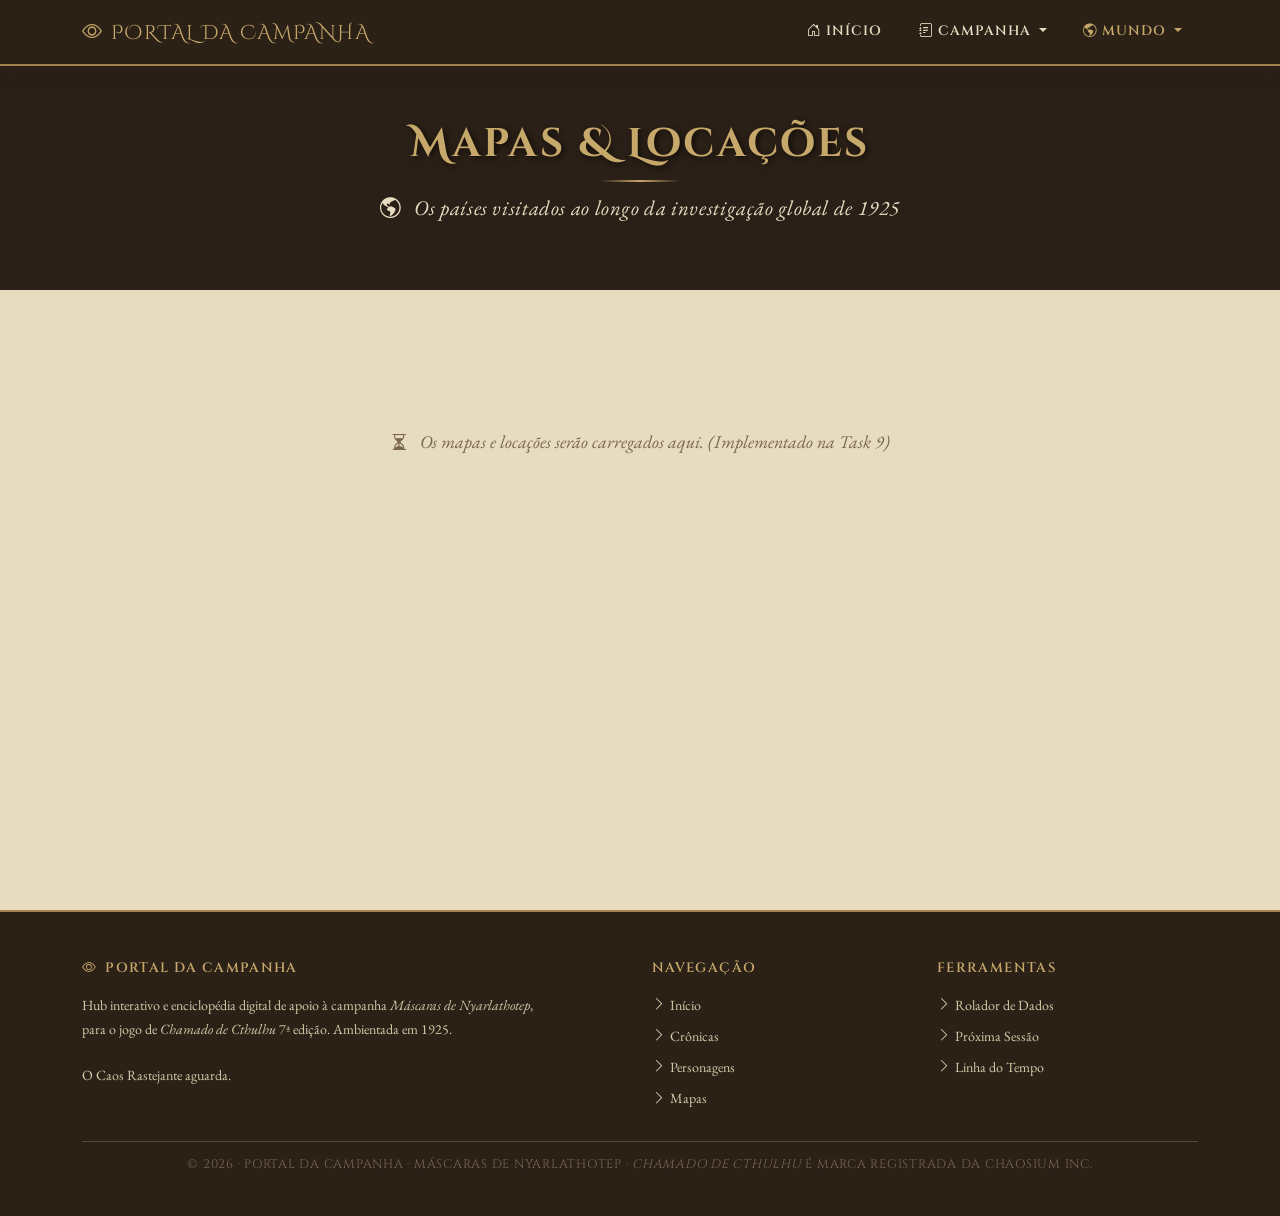
==== mapas.html @ 67e037da "Estrutura inicial" ====
<!DOCTYPE html>
<html lang="pt-BR" data-page="mapas">
<head>
  <meta charset="UTF-8" />
  <meta name="viewport" content="width=device-width, initial-scale=1.0" />
  <meta name="description" content="Mapas e Locações — Os países e locais visitados na campanha Máscaras de Nyarlathotep: Peru, Nova Iorque, Inglaterra, Egito, Quênia, Austrália e China." />

  <title>Mapas &amp; Locações — Máscaras de Nyarlathotep</title>

  <link rel="icon" href="assets/img/favicon.ico" type="image/x-icon" />

  <!-- Google Fonts -->
  <link rel="preconnect" href="https://fonts.googleapis.com" />
  <link rel="preconnect" href="https://fonts.gstatic.com" crossorigin />
  <link
    href="https://fonts.googleapis.com/css2?family=Cinzel:wght@400;600;700;900&family=Cinzel+Decorative:wght@400;700&family=EB+Garamond:ital,wght@0,400;0,500;0,600;1,400;1,500&display=swap"
    rel="stylesheet"
  />

  <!-- Bootstrap 5 CSS -->
  <link
    href="https://cdn.jsdelivr.net/npm/bootstrap@5.3.3/dist/css/bootstrap.min.css"
    rel="stylesheet"
    integrity="sha384-QWTKZyjpPEjISv5WaRU9OFeRpok6YctnYmDr5pNlyT2bRjXh0JMhjY6hW+ALEwIH"
    crossorigin="anonymous"
  />

  <!-- Bootstrap Icons -->
  <link
    href="https://cdn.jsdelivr.net/npm/bootstrap-icons@1.11.3/font/bootstrap-icons.min.css"
    rel="stylesheet"
  />

  <!-- Estilos customizados -->
  <link rel="stylesheet" href="css/variables.css" />
  <link rel="stylesheet" href="css/style.css" />
</head>
<body>

  <!-- NAVBAR -->
  <nav class="navbar navbar-expand-lg fixed-top navbar-portal" aria-label="Navegação principal">
    <div class="container">
      <a class="navbar-brand" href="index.html">
        <i class="bi bi-eye me-2" aria-hidden="true"></i>Portal da Campanha
      </a>
      <button
        class="navbar-toggler"
        type="button"
        data-bs-toggle="collapse"
        data-bs-target="#navbarPrincipal"
        aria-controls="navbarPrincipal"
        aria-expanded="false"
        aria-label="Abrir menu de navegação"
      >
        <span class="navbar-toggler-icon"></span>
      </button>
      <div class="collapse navbar-collapse" id="navbarPrincipal">
        <ul class="navbar-nav ms-auto align-items-lg-center gap-lg-1">
          <li class="nav-item">
            <a class="nav-link" href="index.html" data-nav="home">
              <i class="bi bi-house-door me-1" aria-hidden="true"></i>Início
            </a>
          </li>
          <li class="nav-item dropdown">
            <a class="nav-link dropdown-toggle" href="#" role="button" data-bs-toggle="dropdown" aria-expanded="false" data-nav="campanha">
              <i class="bi bi-journal-text me-1" aria-hidden="true"></i>Campanha
            </a>
            <ul class="dropdown-menu dropdown-menu-end">
              <li><a class="dropdown-item" href="sessoes.html"><i class="bi bi-book me-2" aria-hidden="true"></i>Crônicas &amp; Capítulos</a></li>
              <li><a class="dropdown-item" href="personagens.html"><i class="bi bi-people me-2" aria-hidden="true"></i>Investigadores &amp; Figuras</a></li>
            </ul>
          </li>
          <li class="nav-item dropdown">
            <a class="nav-link dropdown-toggle" href="#" role="button" data-bs-toggle="dropdown" aria-expanded="false" data-nav="mundo">
              <i class="bi bi-globe-americas me-1" aria-hidden="true"></i>Mundo
            </a>
            <ul class="dropdown-menu dropdown-menu-end">
              <li><a class="dropdown-item" href="mapas.html"><i class="bi bi-map me-2" aria-hidden="true"></i>Mapas &amp; Locações</a></li>
              <li><a class="dropdown-item" href="sessoes.html#timeline"><i class="bi bi-clock-history me-2" aria-hidden="true"></i>Linha do Tempo</a></li>
            </ul>
          </li>
        </ul>
      </div>
    </div>
  </nav>

  <!-- PAGE HEADER -->
  <header class="page-header" aria-label="Mapas e Locações">
    <h1>Mapas &amp; Locações</h1>
    <p class="subtitulo-tematico mt-2">
      <i class="bi bi-globe-americas me-2" aria-hidden="true"></i>
      Os países visitados ao longo da investigação global de 1925
    </p>
  </header>

  <!-- CONTEÚDO PRINCIPAL -->
  <main class="conteudo-principal secao" aria-label="Grid de locações">
    <div class="container">

      <!-- Grid de países — preenchido por render-mapas.js (Task 9) -->
      <div class="row g-4" id="grid-locais" aria-live="polite" aria-label="Lista de países e locações">
        <!-- Placeholder para Task 1 -->
        <div class="col-12 text-center" style="color: var(--cor-tinta-suave); font-style: italic; padding: 2rem 0;">
          <i class="bi bi-hourglass-split me-2" aria-hidden="true"></i>
          Os mapas e locações serão carregados aqui. (Implementado na Task 9)
        </div>
      </div>

    </div>
  </main>

  <!-- MODAL DE EXPANSÃO DE MAPA -->
  <div
    class="modal fade modal-portal"
    id="mapa-modal"
    tabindex="-1"
    aria-labelledby="mapa-modal-titulo"
    aria-hidden="true"
  >
    <div class="modal-dialog modal-xl modal-dialog-centered">
      <div class="modal-content">
        <div class="modal-header">
          <h2 class="modal-title" id="mapa-modal-titulo">Mapa</h2>
          <button type="button" class="btn-close" data-bs-dismiss="modal" aria-label="Fechar mapa"></button>
        </div>
        <div class="modal-body p-2 text-center" id="mapa-modal-corpo">
          <!-- Imagem injetada por render-mapas.js -->
        </div>
      </div>
    </div>
  </div>

  <!-- FOOTER -->
  <footer class="footer-portal" role="contentinfo">
    <div class="container">
      <div class="row g-4">
        <div class="col-12 col-md-5">
          <h5><i class="bi bi-eye me-2" aria-hidden="true"></i>Portal da Campanha</h5>
          <p>Hub interativo e enciclopédia digital de apoio à campanha <em>Máscaras de Nyarlathotep</em>, para o jogo de <em>Chamado de Cthulhu</em> 7ª edição. Ambientada em 1925.</p>
          <small>O Caos Rastejante aguarda.</small>
        </div>
        <div class="col-6 col-md-3 offset-md-1">
          <h5>Navegação</h5>
          <ul>
            <li><a href="index.html"><i class="bi bi-chevron-right me-1" aria-hidden="true"></i>Início</a></li>
            <li><a href="sessoes.html"><i class="bi bi-chevron-right me-1" aria-hidden="true"></i>Crônicas</a></li>
            <li><a href="personagens.html"><i class="bi bi-chevron-right me-1" aria-hidden="true"></i>Personagens</a></li>
            <li><a href="mapas.html"><i class="bi bi-chevron-right me-1" aria-hidden="true"></i>Mapas</a></li>
          </ul>
        </div>
        <div class="col-6 col-md-3">
          <h5>Ferramentas</h5>
          <ul>
            <li><a href="index.html#rolador"><i class="bi bi-chevron-right me-1" aria-hidden="true"></i>Rolador de Dados</a></li>
            <li><a href="index.html#proxima-sessao"><i class="bi bi-chevron-right me-1" aria-hidden="true"></i>Próxima Sessão</a></li>
            <li><a href="sessoes.html#timeline"><i class="bi bi-chevron-right me-1" aria-hidden="true"></i>Linha do Tempo</a></li>
          </ul>
        </div>
      </div>
      <hr class="footer-divider" />
      <p class="footer-bottom">
        &copy; <span id="ano-atual">2025</span> · Portal da Campanha · Máscaras de Nyarlathotep ·
        <em>Chamado de Cthulhu</em> é marca registrada da Chaosium Inc.
      </p>
    </div>
  </footer>

  <!-- SCRIPTS -->
  <script
    src="https://cdn.jsdelivr.net/npm/bootstrap@5.3.3/dist/js/bootstrap.bundle.min.js"
    integrity="sha384-YvpcrYf0tY3lHB60NNkmXc4s9bIOgUxi8T/jzmYf9I4g+SzuJuRNELFfMhEYUXcj"
    crossorigin="anonymous"
  ></script>
  <script src="js/components/navbar.js"></script>
  <script src="js/components/footer.js"></script>
  <script src="js/data/locais.js"></script>
  <script src="js/render-mapas.js"></script>

</body>
</html>
---- css/variables.css ----
/* =============================================================================
   variables.css — Fundação visual do Portal da Campanha
   Máscaras de Nyarlathotep · Chamado de Cthulhu 7ª edição · Ambientado em 1925
   =============================================================================

   GUIA RÁPIDO DE PERSONALIZAÇÃO:
   ─────────────────────────────────────────────────────────────────────────────
   Para adicionar imagens de background, edite APENAS as variáveis da seção
   "Hooks de Background" abaixo. O HTML e o JS NÃO precisam ser alterados.

   Exemplo para ativar o hero:
     --bg-hero: url('../assets/img/backgrounds/hero.jpg');

   ============================================================================= */

@import url('https://fonts.googleapis.com/css2?family=Cinzel:wght@400;600;700;900&family=Cinzel+Decorative:wght@400;700&family=EB+Garamond:ital,wght@0,400;0,500;0,600;1,400;1,500&display=swap');

:root {

  /* ─── PALETA: Pulp Anos 1920 · Sépia & Pergaminho ─────────────────────── */

  --cor-pergaminho:      #e8dcc0;   /* Fundo principal — papel envelhecido    */
  --cor-pergaminho-esc:  #d5c9a8;   /* Fundo alternativo / cards              */
  --cor-pergaminho-clr:  #f2ead4;   /* Fundo claro / offcanvas / modais       */

  --cor-sepia:           #c7a86b;   /* Dourado opaco — destaque principal     */
  --cor-sepia-esc:       #a3824f;   /* Dourado escuro — bordas / ornamentos   */
  --cor-sepia-clr:       #dfc38a;   /* Dourado claro — hover                  */

  --cor-tinta:           #2b2117;   /* Texto principal — marrom quase preto   */
  --cor-tinta-media:     #4a3728;   /* Texto secundário / subtítulos          */
  --cor-tinta-suave:     #7a6651;   /* Texto muted / placeholders             */

  --cor-sangue:          #7a2e2e;   /* Acento dramático — mortes / alertas    */
  --cor-sangue-esc:      #5c1f1f;   /* Hover de elementos de perigo           */
  --cor-sangue-clr:      #a34040;   /* Badge de status MORTO                  */

  --cor-verde-musgo:     #4a5a3a;   /* Acento secundário — cultos / mistério  */
  --cor-verde-musgo-esc: #354229;   /* Hover / borda de elementos verdes      */
  --cor-verde-musgo-clr: #6b7e56;   /* Badge de status VIVO                   */

  --cor-ocre:            #b5651d;   /* Status GRAVEMENTE FERIDO               */
  --cor-ocre-esc:        #8a4c15;   /* Hover de elementos de ocre             */

  --cor-marrom-medio:    #6b5b3a;   /* Status PRESO / elementos neutros       */
  --cor-marrom-medio-esc:#52462d;   /* Hover de elementos marrons             */

  --cor-sombra:          rgba(43, 33, 23, 0.25);  /* Sombras suaves          */
  --cor-sombra-forte:    rgba(43, 33, 23, 0.55);  /* Sombras fortes          */

  /* ─── BADGE DE STATUS DE PERSONAGEM ───────────────────────────────────── */

  --status-vivo-bg:      var(--cor-verde-musgo-clr);
  --status-vivo-txt:     #f2ead4;

  --status-morto-bg:     var(--cor-sangue-clr);
  --status-morto-txt:    #f2ead4;

  --status-preso-bg:     var(--cor-marrom-medio);
  --status-preso-txt:    #f2ead4;

  --status-ferido-bg:    var(--cor-ocre);
  --status-ferido-txt:   #f2ead4;

  /* ─── TIPOGRAFIA ART DÉCO ──────────────────────────────────────────────── */

  --fonte-titulo:        'Cinzel Decorative', 'Cinzel', serif;  /* Títulos H1/H2 majestosos    */
  --fonte-subtitulo:     'Cinzel', serif;                        /* Subtítulos / navbar / cards */
  --fonte-corpo:         'EB Garamond', Georgia, serif;          /* Corpo de texto / resumos    */

  --tamanho-base:        18px;      /* Tamanho base do corpo (EB Garamond legível) */
  --altura-linha:        1.75;      /* Espaçamento generoso p/ texto serif         */

  /* ─── BORDAS E ORNAMENTOS ──────────────────────────────────────────────── */

  --borda-cor:           var(--cor-sepia-esc);
  --borda-espessura:     1px;
  --borda-estilo:        solid;
  --borda:               var(--borda-espessura) var(--borda-estilo) var(--borda-cor);
  --borda-dupla:         3px double var(--cor-sepia-esc);
  --raio-borda:          4px;       /* Cantos levemente arredondados — mais "documento" */

  /* ─── ESPAÇAMENTOS ─────────────────────────────────────────────────────── */

  --espacamento-sm:      0.75rem;
  --espacamento-md:      1.5rem;
  --espacamento-lg:      3rem;
  --espacamento-xl:      5rem;

  /* ─── TRANSIÇÕES ───────────────────────────────────────────────────────── */

  --transicao-rapida:    150ms ease-in-out;
  --transicao-padrao:    300ms ease-in-out;
  --transicao-lenta:     500ms ease-in-out;

  /* ─── SOMBRA DE CAIXAS ─────────────────────────────────────────────────── */

  --sombra-card:         0 2px 12px var(--cor-sombra);
  --sombra-card-hover:   0 6px 24px var(--cor-sombra-forte);
  --sombra-navbar:       0 2px 16px var(--cor-sombra-forte);

  /* ═══════════════════════════════════════════════════════════════════════
     HOOKS DE BACKGROUND — EDITE AQUI PARA ADICIONAR IMAGENS
     ═══════════════════════════════════════════════════════════════════════

     Para ativar um background, substitua `none` por:
       url('../assets/img/backgrounds/nome-do-arquivo.jpg')

     Todos os outros atributos (size, position, overlay) já estão
     configurados no style.css e serão aplicados automaticamente.
     ═══════════════════════════════════════════════════════════════════════ */

  --bg-hero:             none;      /* Hero da index.html                     */
  --bg-textura-global:   none;      /* Textura de pergaminho em todo o body   */
  --bg-page-header:      none;      /* Banner de topo das páginas internas    */
  --bg-sessoes:          none;      /* Background específico da sessoes.html  */
  --bg-personagens:      none;      /* Background específico de personagens   */
  --bg-mapas:            none;      /* Background específico de mapas         */
  --bg-navbar:           none;      /* Textura na navbar                      */
  --bg-footer:           none;      /* Textura no footer                      */

  /* Cor de sobreposição (overlay escuro) sobre os backgrounds — ajuste a
     opacidade conforme a imagem escolhida para manter a legibilidade do texto */
  --overlay-hero:        rgba(43, 33, 23, 0.60);
  --overlay-page-header: rgba(43, 33, 23, 0.65);
}
---- css/style.css ----
/* =============================================================================
   style.css — Estilos customizados do Portal da Campanha
   Carregado APÓS Bootstrap 5 para sobrescrever variáveis e classes do framework
   ============================================================================= */

/* ─── RESET E BASE ─────────────────────────────────────────────────────────── */

*,
*::before,
*::after {
  box-sizing: border-box;
}

html {
  scroll-behavior: smooth;
}

body {
  font-family: var(--fonte-corpo);
  font-size: var(--tamanho-base);
  line-height: var(--altura-linha);
  color: var(--cor-tinta);
  background-color: var(--cor-pergaminho);
  background-image: var(--bg-textura-global);
  background-repeat: repeat;
  min-height: 100vh;
}

/* ─── TIPOGRAFIA ───────────────────────────────────────────────────────────── */

h1, h2, h3, h4, h5, h6,
.h1, .h2, .h3, .h4, .h5, .h6 {
  font-family: var(--fonte-subtitulo);
  color: var(--cor-tinta);
  font-weight: 700;
  letter-spacing: 0.04em;
}

h1, .h1 { font-family: var(--fonte-titulo); letter-spacing: 0.06em; }
h2, .h2 { font-family: var(--fonte-titulo); letter-spacing: 0.05em; }

.display-titulo {
  font-family: var(--fonte-titulo);
  font-size: clamp(2rem, 6vw, 4rem);
  letter-spacing: 0.08em;
  text-transform: uppercase;
  line-height: 1.2;
}

.subtitulo-tematico {
  font-family: var(--fonte-corpo);
  font-style: italic;
  font-size: clamp(1rem, 2.5vw, 1.3rem);
  color: var(--cor-sepia);
  letter-spacing: 0.03em;
}

a {
  color: var(--cor-sepia-esc);
  text-decoration: none;
  transition: color var(--transicao-rapida);
}

a:hover {
  color: var(--cor-sepia);
}

/* ─── NAVBAR ───────────────────────────────────────────────────────────────── */

.navbar-portal {
  background-color: var(--cor-tinta);
  background-image: var(--bg-navbar);
  background-size: cover;
  border-bottom: 2px solid var(--cor-sepia-esc);
  box-shadow: var(--sombra-navbar);
  padding: 0.6rem 1rem;
}

.navbar-portal .navbar-brand {
  font-family: var(--fonte-titulo);
  font-size: 1.25rem;
  color: var(--cor-sepia) !important;
  letter-spacing: 0.06em;
  text-transform: uppercase;
  transition: color var(--transicao-rapida);
}

.navbar-portal .navbar-brand:hover {
  color: var(--cor-sepia-clr) !important;
}

.navbar-portal .nav-link,
.navbar-portal .dropdown-toggle {
  font-family: var(--fonte-subtitulo);
  font-size: 0.85rem;
  font-weight: 600;
  color: var(--cor-pergaminho) !important;
  letter-spacing: 0.08em;
  text-transform: uppercase;
  padding: 0.5rem 0.9rem !important;
  transition: color var(--transicao-rapida);
}

.navbar-portal .nav-link:hover,
.navbar-portal .dropdown-toggle:hover,
.navbar-portal .nav-link.active {
  color: var(--cor-sepia) !important;
}

.navbar-portal .dropdown-menu {
  background-color: var(--cor-tinta);
  border: var(--borda);
  border-radius: var(--raio-borda);
  padding: 0.25rem 0;
  min-width: 11rem;
}

.navbar-portal .dropdown-item {
  font-family: var(--fonte-subtitulo);
  font-size: 0.8rem;
  font-weight: 400;
  color: var(--cor-pergaminho);
  letter-spacing: 0.05em;
  padding: 0.5rem 1.2rem;
  transition: background-color var(--transicao-rapida), color var(--transicao-rapida);
}

.navbar-portal .dropdown-item:hover,
.navbar-portal .dropdown-item:focus {
  background-color: var(--cor-sepia-esc);
  color: var(--cor-pergaminho-clr);
}

.navbar-portal .navbar-toggler {
  border-color: var(--cor-sepia-esc);
}

.navbar-portal .navbar-toggler-icon {
  filter: invert(1); /* Ícone hambúrguer branco sobre fundo escuro */
}

/* ─── HERO SECTION ─────────────────────────────────────────────────────────── */

.hero-bg {
  position: relative;
  min-height: 100svh;
  display: flex;
  align-items: center;
  justify-content: center;
  text-align: center;
  background-image: var(--bg-hero);
  background-size: cover;
  background-position: center center;
  background-attachment: fixed;  /* efeito parallax leve */
  background-color: var(--cor-tinta);  /* fallback quando sem imagem */
  padding: var(--espacamento-xl) var(--espacamento-md);
}

/* Overlay escuro para legibilidade do texto sobre a imagem */
.hero-bg::before {
  content: '';
  position: absolute;
  inset: 0;
  background: var(--overlay-hero);
  z-index: 0;
}

.hero-bg > .hero-content {
  position: relative;
  z-index: 1;
  max-width: 860px;
}

.hero-bg .display-titulo {
  color: var(--cor-sepia);
  text-shadow: 2px 2px 8px rgba(0, 0, 0, 0.8);
}

.hero-bg .subtitulo-tematico {
  color: var(--cor-pergaminho);
  text-shadow: 1px 1px 4px rgba(0, 0, 0, 0.7);
}

/* ─── PAGE HEADER (páginas internas) ──────────────────────────────────────── */

.page-header {
  position: relative;
  padding: calc(var(--espacamento-xl) * 0.8) var(--espacamento-md) var(--espacamento-lg);
  margin-top: 56px; /* compensar navbar fixed-top */
  background-image: var(--bg-page-header);
  background-size: cover;
  background-position: center;
  background-color: var(--cor-tinta);
  text-align: center;
  overflow: hidden;
}

.page-header::before {
  content: '';
  position: absolute;
  inset: 0;
  background: var(--overlay-page-header);
  z-index: 0;
}

.page-header > * {
  position: relative;
  z-index: 1;
}

.page-header h1 {
  font-family: var(--fonte-titulo);
  color: var(--cor-sepia);
  text-shadow: 2px 2px 6px rgba(0, 0, 0, 0.7);
}

.page-header .subtitulo-tematico {
  color: var(--cor-pergaminho);
}

/* Separador ornamental abaixo dos títulos */
.page-header h1::after,
.section-title::after {
  content: '';
  display: block;
  width: 80px;
  height: 2px;
  background: linear-gradient(90deg, transparent, var(--cor-sepia), transparent);
  margin: 0.75rem auto 0;
}

/* ─── SEÇÕES GERAIS ────────────────────────────────────────────────────────── */

.secao {
  padding: var(--espacamento-lg) 0;
}

.secao-alt {
  padding: var(--espacamento-lg) 0;
  background-color: var(--cor-pergaminho-esc);
}

.section-title {
  font-family: var(--fonte-titulo);
  color: var(--cor-tinta);
  text-align: center;
  margin-bottom: var(--espacamento-lg);
  letter-spacing: 0.06em;
  text-transform: uppercase;
}

/* ─── CARDS TEMÁTICOS ──────────────────────────────────────────────────────── */

.card-portal {
  background-color: var(--cor-pergaminho-clr);
  border: var(--borda);
  border-radius: var(--raio-borda);
  box-shadow: var(--sombra-card);
  transition: transform var(--transicao-padrao), box-shadow var(--transicao-padrao);
  overflow: hidden;
  height: 100%; /* Alinhar cards de mesma altura dentro do grid */
}

.card-portal:hover {
  transform: translateY(-4px);
  box-shadow: var(--sombra-card-hover);
}

.card-portal .card-header {
  background-color: var(--cor-tinta);
  color: var(--cor-sepia);
  font-family: var(--fonte-subtitulo);
  font-size: 0.85rem;
  font-weight: 600;
  letter-spacing: 0.08em;
  text-transform: uppercase;
  border-bottom: var(--borda);
  padding: 0.6rem 1rem;
}

.card-portal .card-title {
  font-family: var(--fonte-subtitulo);
  font-size: 1.1rem;
  color: var(--cor-tinta);
}

.card-portal .card-text {
  font-size: 0.95rem;
  color: var(--cor-tinta-media);
}

/* ─── PLACEHOLDER DE IMAGEM ────────────────────────────────────────────────── */

.placeholder-img {
  background: repeating-linear-gradient(
    45deg,
    var(--cor-pergaminho-esc),
    var(--cor-pergaminho-esc) 10px,
    var(--cor-pergaminho) 10px,
    var(--cor-pergaminho) 20px
  );
  display: flex;
  align-items: center;
  justify-content: center;
  color: var(--cor-tinta-suave);
  font-family: var(--fonte-subtitulo);
  font-size: 0.75rem;
  letter-spacing: 0.08em;
  text-transform: uppercase;
  border-bottom: var(--borda);
}

.placeholder-img-lg  { height: 220px; }
.placeholder-img-md  { height: 160px; }
.placeholder-img-sm  { height: 100px; }
.placeholder-img-sq  { aspect-ratio: 1 / 1; height: auto; }

/* ─── BADGES DE STATUS ─────────────────────────────────────────────────────── */

.badge-status {
  font-family: var(--fonte-subtitulo);
  font-size: 0.7rem;
  font-weight: 600;
  letter-spacing: 0.1em;
  text-transform: uppercase;
  padding: 0.35em 0.75em;
  border-radius: 2px;
  border: 1px solid transparent;
}

.badge-vivo    { background-color: var(--status-vivo-bg);   color: var(--status-vivo-txt);   }
.badge-morto   { background-color: var(--status-morto-bg);  color: var(--status-morto-txt);  }
.badge-preso   { background-color: var(--status-preso-bg);  color: var(--status-preso-txt);  }
.badge-ferido  { background-color: var(--status-ferido-bg); color: var(--status-ferido-txt); }

/* ─── BOTÕES TEMÁTICOS ─────────────────────────────────────────────────────── */

.btn-portal-primario {
  font-family: var(--fonte-subtitulo);
  font-size: 0.85rem;
  font-weight: 700;
  letter-spacing: 0.1em;
  text-transform: uppercase;
  color: var(--cor-pergaminho-clr);
  background-color: var(--cor-sepia-esc);
  border: 1px solid var(--cor-sepia);
  border-radius: var(--raio-borda);
  padding: 0.6rem 1.5rem;
  transition: background-color var(--transicao-rapida), color var(--transicao-rapida), box-shadow var(--transicao-rapida);
}

.btn-portal-primario:hover,
.btn-portal-primario:focus {
  background-color: var(--cor-sepia);
  color: var(--cor-tinta);
  box-shadow: 0 0 0 3px rgba(199, 168, 107, 0.35);
}

.btn-portal-secundario {
  font-family: var(--fonte-subtitulo);
  font-size: 0.85rem;
  font-weight: 700;
  letter-spacing: 0.1em;
  text-transform: uppercase;
  color: var(--cor-sepia);
  background-color: transparent;
  border: 1px solid var(--cor-sepia);
  border-radius: var(--raio-borda);
  padding: 0.6rem 1.5rem;
  transition: background-color var(--transicao-rapida), color var(--transicao-rapida);
}

.btn-portal-secundario:hover,
.btn-portal-secundario:focus {
  background-color: var(--cor-sepia-esc);
  color: var(--cor-pergaminho-clr);
}

/* ─── ACCORDION (sessoes.html) ─────────────────────────────────────────────── */

.accordion-portal .accordion-item {
  background-color: var(--cor-pergaminho-clr);
  border: var(--borda);
  border-radius: var(--raio-borda) !important;
  margin-bottom: 0.5rem;
  overflow: hidden;
}

.accordion-portal .accordion-button {
  font-family: var(--fonte-subtitulo);
  font-weight: 600;
  font-size: 1rem;
  letter-spacing: 0.04em;
  color: var(--cor-tinta);
  background-color: var(--cor-pergaminho-esc);
  border-bottom: var(--borda);
  box-shadow: none;
}

.accordion-portal .accordion-button:not(.collapsed) {
  color: var(--cor-sepia-esc);
  background-color: var(--cor-tinta);
  border-bottom: 1px solid var(--cor-sepia-esc);
}

.accordion-portal .accordion-button::after {
  filter: sepia(1) saturate(4) hue-rotate(5deg); /* Seta dourada */
}

.accordion-portal .accordion-body {
  background-color: var(--cor-pergaminho-clr);
  padding: var(--espacamento-md);
}

/* ─── SESSÃO ITEM (dentro do accordion) ───────────────────────────────────── */

.sessao-item {
  border-left: 3px solid var(--cor-sepia);
  padding: 0.75rem 1rem;
  margin-bottom: 1rem;
  background-color: var(--cor-pergaminho);
  border-radius: 0 var(--raio-borda) var(--raio-borda) 0;
}

.sessao-item:last-child {
  margin-bottom: 0;
}

.sessao-item .sessao-data {
  font-family: var(--fonte-subtitulo);
  font-size: 0.75rem;
  font-weight: 600;
  letter-spacing: 0.1em;
  text-transform: uppercase;
  color: var(--cor-sepia-esc);
  margin-bottom: 0.25rem;
}

.sessao-item h4 {
  font-family: var(--fonte-subtitulo);
  font-size: 1rem;
  color: var(--cor-tinta);
  margin-bottom: 0.5rem;
}

.sessao-item p {
  font-size: 0.95rem;
  color: var(--cor-tinta-media);
  margin-bottom: 0;
}

/* ─── MODAL TEMÁTICO ───────────────────────────────────────────────────────── */

.modal-portal .modal-content {
  background-color: var(--cor-pergaminho-clr);
  border: var(--borda-dupla);
  border-radius: var(--raio-borda);
  color: var(--cor-tinta);
}

.modal-portal .modal-header {
  background-color: var(--cor-tinta);
  border-bottom: 2px solid var(--cor-sepia-esc);
  padding: 1rem 1.25rem;
}

.modal-portal .modal-title {
  font-family: var(--fonte-titulo);
  color: var(--cor-sepia);
  font-size: 1.3rem;
  letter-spacing: 0.06em;
}

.modal-portal .modal-header .btn-close {
  filter: invert(1);
}

.modal-portal .modal-footer {
  border-top: var(--borda);
  background-color: var(--cor-pergaminho-esc);
}

/* ─── TABELA DE ATRIBUTOS (CoC 7e — dentro do modal) ──────────────────────── */

.tabela-atributos {
  width: 100%;
  border-collapse: separate;
  border-spacing: 0;
  margin-bottom: var(--espacamento-md);
  font-family: var(--fonte-subtitulo);
  font-size: 0.85rem;
}

.tabela-atributos th {
  background-color: var(--cor-tinta);
  color: var(--cor-sepia);
  padding: 0.4rem 0.75rem;
  font-weight: 600;
  letter-spacing: 0.06em;
  text-align: center;
  border: 1px solid var(--cor-sepia-esc);
}

.tabela-atributos td {
  background-color: var(--cor-pergaminho);
  color: var(--cor-tinta);
  padding: 0.4rem 0.75rem;
  text-align: center;
  border: 1px solid var(--borda-cor);
}

.tabela-atributos tr:hover td {
  background-color: var(--cor-pergaminho-esc);
}

/* ─── FOOTER ───────────────────────────────────────────────────────────────── */

.footer-portal {
  background-color: var(--cor-tinta);
  background-image: var(--bg-footer);
  background-size: cover;
  border-top: 2px solid var(--cor-sepia-esc);
  color: var(--cor-pergaminho);
  padding: var(--espacamento-lg) 0 var(--espacamento-md);
}

.footer-portal h5 {
  font-family: var(--fonte-subtitulo);
  font-size: 0.85rem;
  color: var(--cor-sepia);
  letter-spacing: 0.1em;
  text-transform: uppercase;
  margin-bottom: 1rem;
  font-weight: 600;
}

.footer-portal p,
.footer-portal li,
.footer-portal small {
  color: var(--cor-pergaminho-esc);
  font-size: 0.88rem;
}

.footer-portal a {
  color: var(--cor-pergaminho-esc);
  transition: color var(--transicao-rapida);
}

.footer-portal a:hover {
  color: var(--cor-sepia);
}

.footer-portal ul {
  list-style: none;
  padding: 0;
  margin: 0;
}

.footer-portal ul li {
  margin-bottom: 0.4rem;
}

.footer-portal .footer-divider {
  border-color: var(--cor-sepia-esc);
  opacity: 0.4;
  margin: var(--espacamento-md) 0 var(--espacamento-sm);
}

.footer-portal .footer-bottom {
  text-align: center;
  font-family: var(--fonte-subtitulo);
  font-size: 0.78rem;
  letter-spacing: 0.06em;
  color: var(--cor-tinta-suave);
  text-transform: uppercase;
}

/* ─── UTILITÁRIOS TEMÁTICOS ────────────────────────────────────────────────── */

/* Divisor ornamental */
.divisor-ornamental {
  display: flex;
  align-items: center;
  gap: 1rem;
  margin: var(--espacamento-md) 0;
  color: var(--cor-sepia-esc);
}

.divisor-ornamental::before,
.divisor-ornamental::after {
  content: '';
  flex: 1;
  height: 1px;
  background: linear-gradient(90deg, transparent, var(--cor-sepia-esc));
}

.divisor-ornamental::after {
  background: linear-gradient(90deg, var(--cor-sepia-esc), transparent);
}

/* Texto de citação temático */
.citacao-tematica {
  border-left: 4px solid var(--cor-sepia);
  padding: 0.75rem 1.25rem;
  background-color: var(--cor-pergaminho-esc);
  font-style: italic;
  color: var(--cor-tinta-media);
  margin: var(--espacamento-md) 0;
  border-radius: 0 var(--raio-borda) var(--raio-borda) 0;
}

/* Classe de conteúdo principal — compensar navbar fixa */
.conteudo-principal {
  margin-top: 56px;
  min-height: calc(100vh - 56px - 280px); /* 280px ≈ altura estimada do footer */
}

/* Sobrescrita do scroll-margin para âncoras abaixo da navbar fixa */
[id] {
  scroll-margin-top: 70px;
}

/* ─── RESPONSIVIDADE EXTRA ─────────────────────────────────────────────────── */

@media (max-width: 575.98px) {
  .display-titulo {
    font-size: 1.8rem;
  }

  .hero-bg {
    background-attachment: scroll; /* parallax desabilitado em mobile */
  }

  .secao,
  .secao-alt {
    padding: var(--espacamento-md) 0;
  }
}

@media (min-width: 992px) {
  .navbar-portal .nav-link,
  .navbar-portal .dropdown-toggle {
    padding: 0.5rem 1rem !important;
  }
}
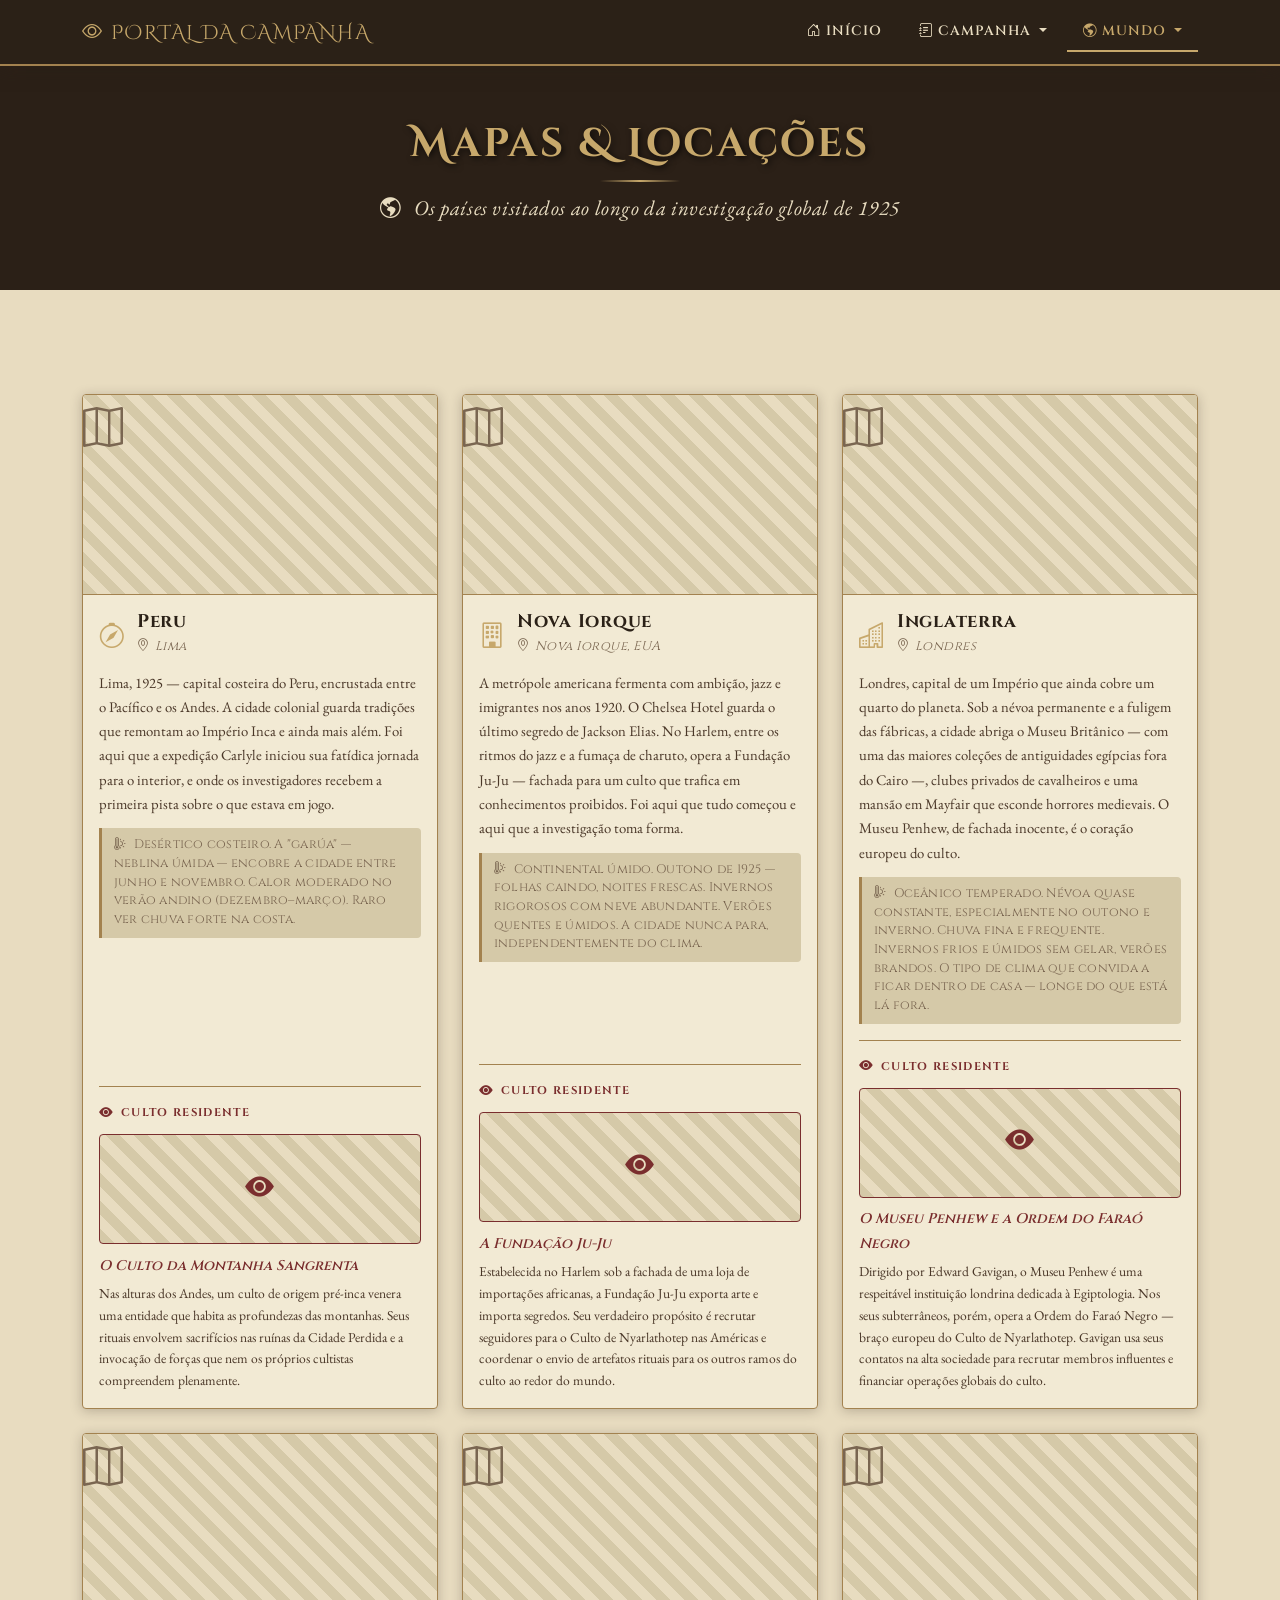
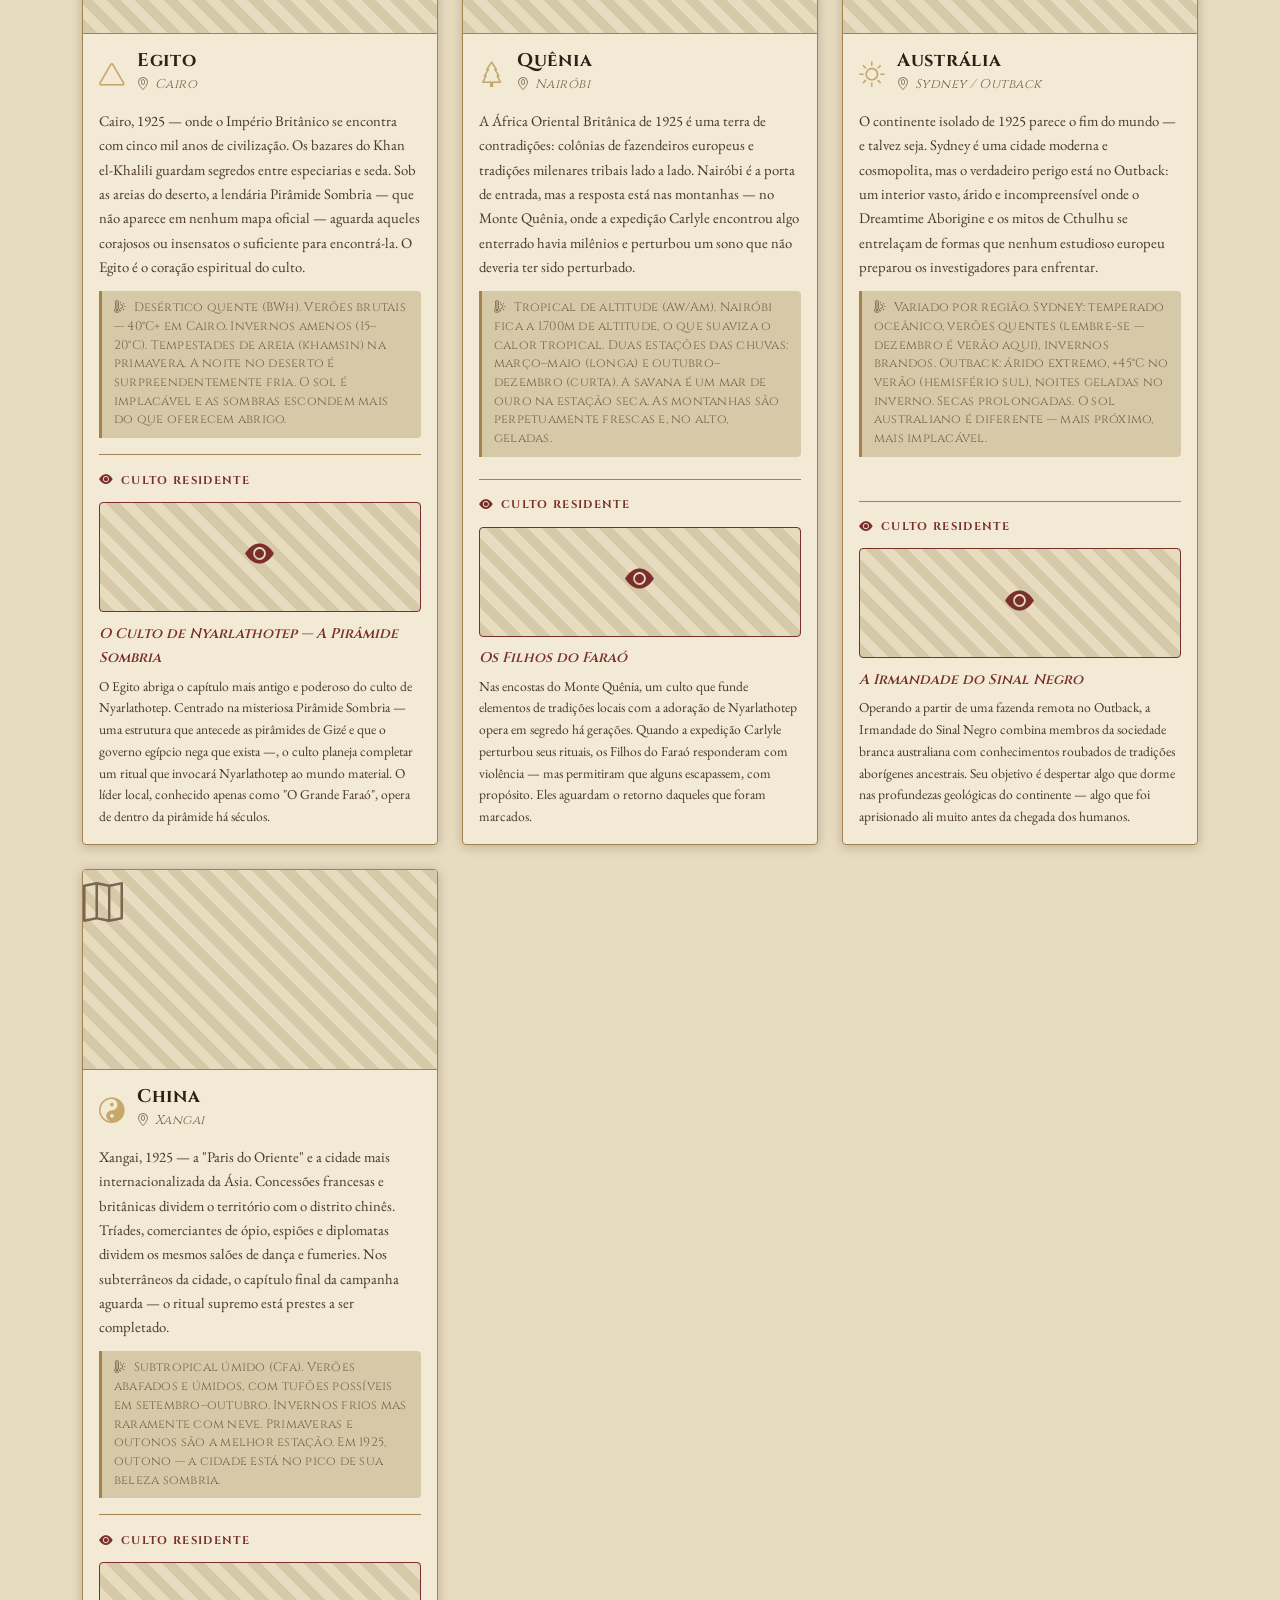
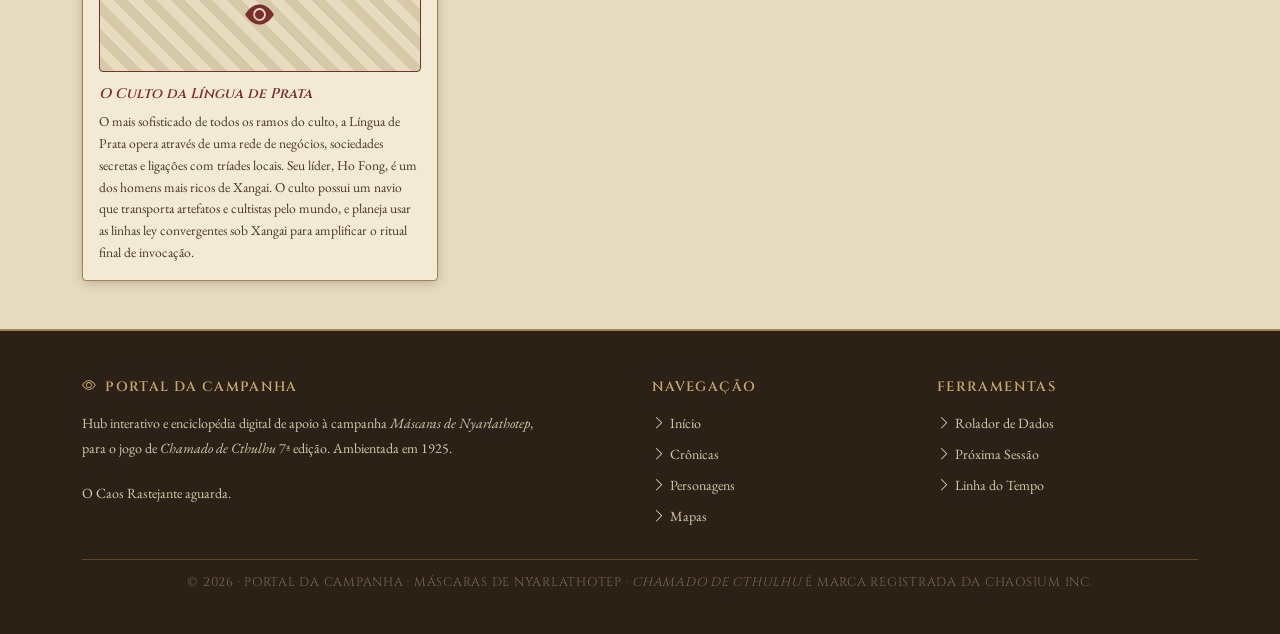
==== commit 204228f4: "Acessibilidade e Finalização" ====
--- a/mapas.html
+++ b/mapas.html
@@ -36,6 +36,9 @@
   <link rel="stylesheet" href="css/style.css" />
 </head>
 <body>
+
+  <!-- Skip link para acessibilidade (leitores de tela) -->
+  <a href="#conteudo-principal" class="skip-link">Ir para o conteúdo principal</a>
 
   <!-- NAVBAR -->
   <nav class="navbar navbar-expand-lg fixed-top navbar-portal" aria-label="Navegação principal">
@@ -94,16 +97,12 @@
   </header>
 
   <!-- CONTEÚDO PRINCIPAL -->
-  <main class="conteudo-principal secao" aria-label="Grid de locações">
+  <main class="conteudo-principal secao" id="conteudo-principal" aria-label="Grid de locações">
     <div class="container">
 
       <!-- Grid de países — preenchido por render-mapas.js (Task 9) -->
       <div class="row g-4" id="grid-locais" aria-live="polite" aria-label="Lista de países e locações">
-        <!-- Placeholder para Task 1 -->
-        <div class="col-12 text-center" style="color: var(--cor-tinta-suave); font-style: italic; padding: 2rem 0;">
-          <i class="bi bi-hourglass-split me-2" aria-hidden="true"></i>
-          Os mapas e locações serão carregados aqui. (Implementado na Task 9)
-        </div>
+        <!-- Cards gerados por render-mapas.js -->
       </div>
 
     </div>
--- a/css/style.css
+++ b/css/style.css
@@ -15,6 +15,31 @@
   scroll-behavior: smooth;
 }
 
+/* Skip link de acessibilidade — visível apenas quando em foco (Tab) */
+.skip-link {
+  position: absolute;
+  top: -100%;
+  left: 1rem;
+  z-index: 10000;
+  padding: 0.5rem 1rem;
+  background-color: var(--cor-sepia);
+  color: var(--cor-tinta);
+  font-family: var(--fonte-subtitulo);
+  font-size: 0.85rem;
+  font-weight: 700;
+  letter-spacing: 0.06em;
+  text-transform: uppercase;
+  border-radius: 0 0 var(--raio-borda) var(--raio-borda);
+  text-decoration: none;
+  transition: top var(--transicao-rapida);
+}
+
+.skip-link:focus {
+  top: 0;
+  outline: 2px solid var(--cor-tinta);
+  outline-offset: 2px;
+}
+
 body {
   font-family: var(--fonte-corpo);
   font-size: var(--tamanho-base);
@@ -25,6 +50,14 @@
   background-repeat: repeat;
   min-height: 100vh;
 }
+
+/* Backgrounds específicos por página (ativados via variáveis CSS em variables.css) */
+[data-page="sessoes"]     body,
+body[data-page="sessoes"] { background-image: var(--bg-sessoes, var(--bg-textura-global)); }
+[data-page="personagens"]     body,
+body[data-page="personagens"] { background-image: var(--bg-personagens, var(--bg-textura-global)); }
+[data-page="mapas"]     body,
+body[data-page="mapas"] { background-image: var(--bg-mapas, var(--bg-textura-global)); }
 
 /* ─── TIPOGRAFIA ───────────────────────────────────────────────────────────── */
 
@@ -103,8 +136,16 @@
 
 .navbar-portal .nav-link:hover,
 .navbar-portal .dropdown-toggle:hover,
-.navbar-portal .nav-link.active {
+.navbar-portal .nav-link.active,
+.navbar-portal .dropdown-toggle.active {
   color: var(--cor-sepia) !important;
+}
+
+/* Indicador underline para link/toggle ativo */
+.navbar-portal .nav-link.active,
+.navbar-portal .dropdown-toggle.active {
+  border-bottom: 2px solid var(--cor-sepia);
+  padding-bottom: calc(0.5rem - 2px) !important;
 }
 
 .navbar-portal .dropdown-menu {
@@ -129,6 +170,20 @@
 .navbar-portal .dropdown-item:focus {
   background-color: var(--cor-sepia-esc);
   color: var(--cor-pergaminho-clr);
+}
+
+/* Item ativo dentro do dropdown — marca a página atual */
+.navbar-portal .dropdown-item.active,
+.navbar-portal .dropdown-item:active {
+  background-color: var(--cor-sepia);
+  color: var(--cor-tinta);
+  font-weight: 600;
+}
+
+/* Separador visual entre itens do dropdown */
+.navbar-portal .dropdown-divider {
+  border-color: var(--cor-sepia-esc);
+  opacity: 0.4;
 }
 
 .navbar-portal .navbar-toggler {
@@ -179,6 +234,110 @@
 .hero-bg .subtitulo-tematico {
   color: var(--cor-pergaminho);
   text-shadow: 1px 1px 4px rgba(0, 0, 0, 0.7);
+}
+
+/* Ornamento decorativo (olho + linhas) acima do título */
+.hero-ornamento {
+  display: flex;
+  align-items: center;
+  justify-content: center;
+  gap: 1rem;
+  margin-bottom: 0.5rem;
+}
+
+.hero-ornamento-linha {
+  display: block;
+  width: 80px;
+  height: 1px;
+  background: linear-gradient(90deg, transparent, var(--cor-sepia));
+}
+
+.hero-ornamento-linha:last-child {
+  background: linear-gradient(90deg, var(--cor-sepia), transparent);
+}
+
+.hero-ornamento-icone {
+  font-size: 1.5rem;
+  color: var(--cor-sepia);
+  opacity: 0.85;
+  text-shadow: 0 0 12px rgba(199, 168, 107, 0.5);
+}
+
+/* Citação estilizada no hero */
+.hero-citacao {
+  font-family: var(--fonte-corpo);
+  font-style: italic;
+  font-size: clamp(1rem, 2.5vw, 1.25rem);
+  color: var(--cor-pergaminho);
+  opacity: 0.85;
+  text-shadow: 1px 1px 4px rgba(0, 0, 0, 0.6);
+  letter-spacing: 0.02em;
+}
+
+/* Indicador de scroll no hero */
+.hero-scroll-indicator {
+  display: inline-flex;
+  flex-direction: column;
+  align-items: center;
+  color: var(--cor-sepia);
+  opacity: 0.7;
+  font-size: 1.4rem;
+  text-decoration: none;
+  transition: opacity var(--transicao-padrao), transform var(--transicao-padrao);
+  animation: bounce-down 2s ease-in-out infinite;
+}
+
+.hero-scroll-indicator:hover {
+  opacity: 1;
+  color: var(--cor-sepia-clr);
+  transform: translateY(4px);
+}
+
+@keyframes bounce-down {
+  0%, 100% { transform: translateY(0); }
+  50%       { transform: translateY(8px); }
+}
+
+/* ─── CARDS DE DESTAQUE (index.html) ───────────────────────────────────────── */
+
+.destaque-card {
+  display: flex;
+  flex-direction: column;
+  transition: transform var(--transicao-padrao), box-shadow var(--transicao-padrao);
+}
+
+.destaque-card:hover {
+  transform: translateY(-6px);
+  box-shadow: var(--sombra-card-hover);
+}
+
+/* Garante que o conteúdo interno preenche o card verticalmente */
+.destaque-card > div.p-3 {
+  flex: 1;
+  display: flex;
+  flex-direction: column;
+}
+
+/* Tag de categoria no topo do card (ex: "Último Capítulo") */
+.destaque-tag {
+  font-family: var(--fonte-subtitulo);
+  font-size: 0.72rem;
+  font-weight: 700;
+  letter-spacing: 0.12em;
+  text-transform: uppercase;
+  color: var(--cor-sepia-esc);
+  border-bottom: 1px solid var(--cor-pergaminho-esc);
+  padding-bottom: 0.5rem;
+  margin-bottom: 0.75rem;
+}
+
+/* Linha de localização/subtipo abaixo do título */
+.destaque-local {
+  font-family: var(--fonte-subtitulo);
+  font-size: 0.82rem;
+  color: var(--cor-tinta-suave);
+  letter-spacing: 0.04em;
+  margin-bottom: 0.5rem;
 }
 
 /* ─── PAGE HEADER (páginas internas) ──────────────────────────────────────── */
@@ -420,12 +579,23 @@
   margin-bottom: 1rem;
   background-color: var(--cor-pergaminho);
   border-radius: 0 var(--raio-borda) var(--raio-borda) 0;
+  transition: border-color var(--transicao-rapida);
 }
 
 .sessao-item:last-child {
   margin-bottom: 0;
 }
 
+.sessao-item:hover {
+  border-left-color: var(--cor-sepia-clr);
+}
+
+/* Sessão ainda não jogada — placeholder */
+.sessao-item--pendente {
+  border-left-color: var(--cor-tinta-suave);
+  opacity: 0.7;
+}
+
 .sessao-item .sessao-data {
   font-family: var(--fonte-subtitulo);
   font-size: 0.75rem;
@@ -433,20 +603,503 @@
   letter-spacing: 0.1em;
   text-transform: uppercase;
   color: var(--cor-sepia-esc);
-  margin-bottom: 0.25rem;
+  margin-bottom: 0.3rem;
+  display: block;
+}
+
+/* Badge de data para sessões pendentes */
+.sessao-data--pendente {
+  color: var(--cor-tinta-suave) !important;
+  font-style: italic;
 }
 
 .sessao-item h4 {
   font-family: var(--fonte-subtitulo);
   font-size: 1rem;
   color: var(--cor-tinta);
-  margin-bottom: 0.5rem;
+  margin-bottom: 0.4rem;
+  font-weight: 600;
 }
 
 .sessao-item p {
   font-size: 0.95rem;
   color: var(--cor-tinta-media);
+  line-height: var(--altura-linha);
   margin-bottom: 0;
+}
+
+/* Nome do capítulo no header do accordion */
+.capitulo-nome {
+  flex: 1;
+}
+
+/* Contador de sessões jogadas (ex: "1/3") no header do accordion */
+.sessao-contagem {
+  font-family: var(--fonte-subtitulo);
+  font-size: 0.7rem;
+  font-weight: 700;
+  letter-spacing: 0.08em;
+  background-color: var(--cor-sepia-esc);
+  color: var(--cor-pergaminho-clr);
+  border-radius: 2px;
+  padding: 0.2em 0.55em;
+  margin-left: 0.75rem;
+  flex-shrink: 0;
+}
+
+/* Contador quando accordion está aberto (botão não-collapsed) */
+.accordion-button:not(.collapsed) .sessao-contagem {
+  background-color: var(--cor-sepia);
+  color: var(--cor-tinta);
+}
+
+/* ─── CARDS DE PERSONAGEM (personagens.html) ───────────────────────────────── */
+
+.card-personagem {
+  display: flex;
+  flex-direction: column;
+  cursor: pointer;
+  transition: transform var(--transicao-padrao), box-shadow var(--transicao-padrao);
+}
+
+.card-personagem:hover,
+.card-personagem:focus {
+  transform: translateY(-5px);
+  box-shadow: var(--sombra-card-hover);
+  outline: 2px solid var(--cor-sepia);
+  outline-offset: 2px;
+}
+
+/* Avatar */
+.card-personagem-avatar {
+  width: 100%;
+  height: 200px;
+  object-fit: cover;
+  border-bottom: var(--borda);
+  display: block;
+}
+
+/* Corpo do card */
+.card-personagem-corpo {
+  padding: 1rem;
+  display: flex;
+  flex-direction: column;
+  flex: 1;
+}
+
+/* Linha topo: tipo + badge status */
+.card-personagem-topo {
+  display: flex;
+  align-items: center;
+  justify-content: space-between;
+  margin-bottom: 0.6rem;
+}
+
+.card-personagem-tipo {
+  font-family: var(--fonte-subtitulo);
+  font-size: 0.7rem;
+  font-weight: 600;
+  letter-spacing: 0.1em;
+  text-transform: uppercase;
+  color: var(--cor-tinta-suave);
+}
+
+/* Nome */
+.card-personagem-nome {
+  font-family: var(--fonte-subtitulo);
+  font-size: 1.1rem;
+  font-weight: 700;
+  color: var(--cor-tinta);
+  margin-bottom: 0.2rem;
+  line-height: 1.3;
+}
+
+/* Ocupação */
+.card-personagem-ocupacao {
+  font-family: var(--fonte-subtitulo);
+  font-size: 0.82rem;
+  color: var(--cor-tinta-suave);
+  letter-spacing: 0.03em;
+  margin-bottom: 0.6rem;
+  font-style: italic;
+}
+
+/* Bio curta */
+.card-personagem-bio {
+  font-size: 0.9rem;
+  color: var(--cor-tinta-media);
+  line-height: 1.6;
+  flex: 1;
+  margin-bottom: 0.75rem;
+}
+
+/* Rodapé do card */
+.card-personagem-rodape {
+  border-top: 1px solid var(--cor-pergaminho-esc);
+  padding-top: 0.6rem;
+  margin-top: auto;
+}
+
+.card-personagem-ver {
+  font-family: var(--fonte-subtitulo);
+  font-size: 0.75rem;
+  font-weight: 600;
+  letter-spacing: 0.08em;
+  text-transform: uppercase;
+  color: var(--cor-sepia-esc);
+  transition: color var(--transicao-rapida);
+}
+
+.card-personagem:hover .card-personagem-ver,
+.card-personagem:focus .card-personagem-ver {
+  color: var(--cor-sepia);
+}
+
+/* ─── FILTROS DE PERSONAGEM ────────────────────────────────────────────────── */
+
+/* Os botões [data-filtro] usam as classes btn-portal-* existentes */
+/* Transição suave ao trocar estado ativo */
+[data-filtro] {
+  transition: background-color var(--transicao-rapida),
+              color var(--transicao-rapida),
+              border-color var(--transicao-rapida);
+}
+
+/* ─── FICHA MODAL CoC 7e ───────────────────────────────────────────────────── */
+
+.ficha-modal-conteudo {
+  font-family: var(--fonte-corpo);
+}
+
+/* Cabeçalho */
+.ficha-cabecalho {
+  flex-wrap: wrap;
+}
+
+.ficha-avatar-modal {
+  flex-shrink: 0;
+}
+
+.ficha-avatar-img {
+  width: 110px;
+  height: 110px;
+  object-fit: cover;
+  border-radius: var(--raio-borda);
+  border: var(--borda);
+}
+
+.ficha-avatar-placeholder {
+  width: 110px;
+  height: 110px;
+  display: flex;
+  align-items: center;
+  justify-content: center;
+  background-color: var(--cor-pergaminho-esc);
+  border: var(--borda);
+  border-radius: var(--raio-borda);
+  color: var(--cor-tinta-suave);
+  font-size: 3rem;
+}
+
+.ficha-tipo-label {
+  font-family: var(--fonte-subtitulo);
+  font-size: 0.75rem;
+  font-weight: 600;
+  letter-spacing: 0.08em;
+  text-transform: uppercase;
+  color: var(--cor-tinta-suave);
+}
+
+.ficha-ocupacao-modal {
+  font-family: var(--fonte-subtitulo);
+  font-size: 0.9rem;
+  color: var(--cor-tinta-media);
+  font-style: italic;
+}
+
+.ficha-bio-modal {
+  font-size: 0.95rem;
+  color: var(--cor-tinta-media);
+  line-height: var(--altura-linha);
+  margin: 0;
+}
+
+/* Estatísticas vitais (SAN / PV / PM) */
+.ficha-vitais {
+  background-color: var(--cor-tinta);
+  border-radius: var(--raio-borda);
+  padding: 0.75rem 1rem;
+}
+
+.ficha-vital-item {
+  display: flex;
+  flex-direction: column;
+  align-items: center;
+  min-width: 60px;
+}
+
+.ficha-vital-label {
+  font-family: var(--fonte-subtitulo);
+  font-size: 0.65rem;
+  font-weight: 600;
+  letter-spacing: 0.12em;
+  text-transform: uppercase;
+  color: var(--cor-tinta-suave);
+}
+
+.ficha-vital-valor {
+  font-family: var(--fonte-titulo);
+  font-size: 1.6rem;
+  font-weight: 700;
+  color: var(--cor-sepia);
+  line-height: 1.1;
+}
+
+/* Título de seção dentro do modal */
+.ficha-secao-titulo {
+  font-family: var(--fonte-subtitulo);
+  font-size: 0.82rem;
+  font-weight: 700;
+  letter-spacing: 0.12em;
+  text-transform: uppercase;
+  color: var(--cor-sepia-esc);
+  border-bottom: 1px solid var(--cor-pergaminho-esc);
+  padding-bottom: 0.35rem;
+  margin-bottom: 0.75rem;
+}
+
+/* Barras de habilidades */
+.ficha-habilidades {
+  display: flex;
+  flex-direction: column;
+  gap: 0.5rem;
+}
+
+.ficha-habilidade {
+  /* container de cada habilidade */
+}
+
+.ficha-hab-header {
+  display: flex;
+  justify-content: space-between;
+  margin-bottom: 0.2rem;
+}
+
+.ficha-hab-nome {
+  font-family: var(--fonte-subtitulo);
+  font-size: 0.82rem;
+  color: var(--cor-tinta);
+}
+
+.ficha-hab-valor {
+  font-family: var(--fonte-subtitulo);
+  font-size: 0.82rem;
+  font-weight: 600;
+  color: var(--cor-sepia-esc);
+}
+
+.ficha-hab-barra-bg {
+  height: 6px;
+  background-color: var(--cor-pergaminho-esc);
+  border-radius: 3px;
+  overflow: hidden;
+}
+
+.ficha-hab-barra {
+  height: 100%;
+  background: linear-gradient(90deg, var(--cor-sepia-esc), var(--cor-sepia));
+  border-radius: 3px;
+  transition: width 0.4s ease;
+}
+
+/* ─── CARDS DE MAPA / LOCAÇÃO (mapas.html) ─────────────────────────────────── */
+
+.card-mapa {
+  display: flex;
+  flex-direction: column;
+}
+
+/* Topo do card — contém a imagem e o botão de expansão */
+.card-mapa-topo {
+  position: relative;
+  overflow: hidden;
+}
+
+/* Imagem do mapa */
+.card-mapa-img {
+  width: 100%;
+  height: 200px;
+  object-fit: cover;
+  border-bottom: var(--borda);
+  display: block;
+  transition: transform var(--transicao-lenta);
+}
+
+.card-mapa:hover .card-mapa-img {
+  transform: scale(1.03);
+}
+
+/* Botão de expandir mapa (sobrepõe a imagem no canto) */
+.btn-expandir-mapa {
+  position: absolute;
+  bottom: 0.6rem;
+  right: 0.6rem;
+  background-color: rgba(43, 33, 23, 0.8);
+  color: var(--cor-sepia);
+  border: 1px solid var(--cor-sepia-esc);
+  border-radius: var(--raio-borda);
+  width: 2.2rem;
+  height: 2.2rem;
+  display: flex;
+  align-items: center;
+  justify-content: center;
+  cursor: pointer;
+  font-size: 0.9rem;
+  transition: background-color var(--transicao-rapida), color var(--transicao-rapida);
+}
+
+.btn-expandir-mapa:hover,
+.btn-expandir-mapa:focus {
+  background-color: var(--cor-sepia-esc);
+  color: var(--cor-pergaminho-clr);
+  outline: 2px solid var(--cor-sepia);
+  outline-offset: 1px;
+}
+
+/* Corpo do card */
+.card-mapa-corpo {
+  padding: 1rem;
+  display: flex;
+  flex-direction: column;
+  flex: 1;
+}
+
+/* Cabeçalho do card (ícone + nome + cidade) */
+.card-mapa-head {
+  display: flex;
+  align-items: flex-start;
+  gap: 0.75rem;
+  margin-bottom: 0.75rem;
+}
+
+.card-mapa-icone {
+  font-size: 1.6rem;
+  color: var(--cor-sepia);
+  flex-shrink: 0;
+  margin-top: 0.15rem;
+}
+
+.card-mapa-pais {
+  font-family: var(--fonte-subtitulo);
+  font-size: 1.15rem;
+  font-weight: 700;
+  color: var(--cor-tinta);
+  margin-bottom: 0.15rem;
+  line-height: 1.2;
+}
+
+.card-mapa-cidade {
+  font-family: var(--fonte-subtitulo);
+  font-size: 0.8rem;
+  color: var(--cor-tinta-suave);
+  letter-spacing: 0.04em;
+  font-style: italic;
+  margin-bottom: 0;
+}
+
+/* Descrição principal */
+.card-mapa-descricao {
+  font-size: 0.92rem;
+  color: var(--cor-tinta-media);
+  line-height: 1.65;
+  margin-bottom: 0.75rem;
+}
+
+/* Bloco de clima */
+.card-mapa-clima {
+  font-family: var(--fonte-subtitulo);
+  font-size: 0.78rem;
+  color: var(--cor-tinta-suave);
+  letter-spacing: 0.02em;
+  background-color: var(--cor-pergaminho-esc);
+  border-left: 3px solid var(--cor-sepia-esc);
+  padding: 0.5rem 0.75rem;
+  border-radius: 0 var(--raio-borda) var(--raio-borda) 0;
+  margin-bottom: 1rem;
+  line-height: 1.5;
+}
+
+/* ─── BLOCO DO CULTO RESIDENTE ─────────────────────────────────────────────── */
+
+.culto-bloco {
+  border-top: var(--borda);
+  padding-top: 0.85rem;
+  margin-top: auto;
+}
+
+.culto-header {
+  display: flex;
+  align-items: center;
+  margin-bottom: 0.6rem;
+}
+
+.culto-header i {
+  color: var(--cor-sangue);
+  font-size: 0.85rem;
+}
+
+.culto-titulo {
+  font-family: var(--fonte-subtitulo);
+  font-size: 0.7rem;
+  font-weight: 700;
+  letter-spacing: 0.12em;
+  text-transform: uppercase;
+  color: var(--cor-sangue);
+}
+
+/* Foto do culto */
+.culto-foto {
+  width: 100%;
+  height: 110px;
+  object-fit: cover;
+  border-radius: var(--raio-borda);
+  border: 1px solid var(--cor-sangue);
+  margin-bottom: 0.6rem;
+  display: block;
+}
+
+/* Placeholder da foto do culto */
+div.culto-foto {
+  display: flex;
+  align-items: center;
+  justify-content: center;
+  background-color: rgba(122, 46, 46, 0.08);
+  color: var(--cor-sangue);
+}
+
+.culto-nome {
+  font-family: var(--fonte-subtitulo);
+  font-size: 0.88rem;
+  font-weight: 600;
+  color: var(--cor-sangue);
+  margin-bottom: 0.3rem;
+  font-style: italic;
+}
+
+.culto-descricao {
+  font-size: 0.85rem;
+  color: var(--cor-tinta-media);
+  line-height: 1.6;
+  margin-bottom: 0;
+}
+
+/* ─── MODAL DE MAPA EXPANDIDO ──────────────────────────────────────────────── */
+
+.mapa-modal-img {
+  max-width: 100%;
+  max-height: 80vh;
+  object-fit: contain;
+  border-radius: var(--raio-borda);
 }
 
 /* ─── MODAL TEMÁTICO ───────────────────────────────────────────────────────── */
@@ -511,6 +1164,210 @@
 
 .tabela-atributos tr:hover td {
   background-color: var(--cor-pergaminho-esc);
+}
+
+/* ─── COUNTDOWN ────────────────────────────────────────────────────────────── */
+
+.countdown-unidade {
+  min-width: 4rem;
+  text-align: center;
+}
+
+.countdown-numero {
+  display: block;
+  font-family: var(--fonte-subtitulo);
+  font-size: clamp(2rem, 8vw, 3.5rem);
+  font-weight: 700;
+  line-height: 1;
+  color: var(--cor-sepia);
+  letter-spacing: 0.02em;
+  /* transição suave ao atualizar o número */
+  transition: color var(--transicao-rapida);
+}
+
+.countdown-separador {
+  font-family: var(--fonte-subtitulo);
+  font-size: clamp(2rem, 8vw, 3.5rem);
+  font-weight: 700;
+  line-height: 1;
+  color: var(--cor-sepia-esc);
+  /* alinha o separador com os números (compensar a label abaixo) */
+  padding-top: 0;
+  align-self: flex-start;
+}
+
+.countdown-label-unidade {
+  font-family: var(--fonte-subtitulo);
+  font-size: 0.7rem;
+  font-weight: 600;
+  letter-spacing: 0.12em;
+  text-transform: uppercase;
+  color: var(--cor-tinta-suave);
+  margin-top: 0.4rem;
+}
+
+/* Estado expirado — aplique via JS adicionando .countdown--expirado ao #countdown */
+#countdown.countdown--expirado .countdown-numero {
+  color: var(--cor-sangue);
+}
+
+/* Em telas muito pequenas (<360px), reduz o tamanho dos números */
+@media (max-width: 359px) {
+  .countdown-numero,
+  .countdown-separador {
+    font-size: 1.6rem;
+  }
+  .countdown-unidade {
+    min-width: 2.8rem;
+  }
+}
+
+/* Mensagem de status do countdown (expirado / em andamento) */
+.countdown-mensagem {
+  font-family: var(--fonte-subtitulo);
+  font-size: 0.85rem;
+  color: var(--cor-tinta-suave);
+  letter-spacing: 0.06em;
+  min-height: 1.4em; /* evita layout shift quando a mensagem aparece */
+}
+
+/* ─── ROLADOR DE DADOS (index.html) ────────────────────────────────────────── */
+
+/* Labels dos controles */
+.rolador-label {
+  font-family: var(--fonte-subtitulo);
+  font-size: 0.82rem;
+  font-weight: 600;
+  letter-spacing: 0.06em;
+  text-transform: uppercase;
+  color: var(--cor-tinta-media);
+  margin-bottom: 0.4rem;
+  display: block;
+}
+
+/* Select temático */
+.rolador-select {
+  background-color: var(--cor-pergaminho);
+  border-color: var(--cor-sepia-esc);
+  color: var(--cor-tinta);
+  font-family: var(--fonte-subtitulo);
+  font-size: 0.95rem;
+}
+
+.rolador-select:focus {
+  border-color: var(--cor-sepia);
+  box-shadow: 0 0 0 3px rgba(199, 168, 107, 0.25);
+  background-color: var(--cor-pergaminho);
+  color: var(--cor-tinta);
+}
+
+/* Input numérico de quantidade */
+.rolador-input {
+  background-color: var(--cor-pergaminho);
+  border-color: var(--cor-sepia-esc);
+  color: var(--cor-tinta);
+  font-family: var(--fonte-subtitulo);
+  font-size: 0.95rem;
+  text-align: center;
+}
+
+.rolador-input:focus {
+  border-color: var(--cor-sepia);
+  box-shadow: 0 0 0 3px rgba(199, 168, 107, 0.25);
+  background-color: var(--cor-pergaminho);
+  color: var(--cor-tinta);
+}
+
+/* Área de resultado */
+.resultado-rolagem {
+  background-color: var(--cor-tinta);
+  border: var(--borda-dupla);
+  border-radius: var(--raio-borda);
+  min-height: 90px;
+  display: flex;
+  flex-direction: column;
+  align-items: center;
+  justify-content: center;
+  gap: 0.3rem;
+  padding: 1rem;
+  text-align: center;
+  transition: box-shadow var(--transicao-padrao);
+}
+
+/* Número principal da soma */
+.resultado-soma {
+  font-family: var(--fonte-titulo);
+  font-size: clamp(2rem, 8vw, 3rem);
+  font-weight: 700;
+  color: var(--cor-sepia);
+  line-height: 1;
+  letter-spacing: 0.04em;
+}
+
+/* Linha com os individuais + equação */
+.resultado-individuais {
+  font-family: var(--fonte-subtitulo);
+  font-size: 0.78rem;
+  color: var(--cor-tinta-suave);
+  letter-spacing: 0.08em;
+}
+
+/* Animação de destaque ao rolar */
+@keyframes resultado-flash {
+  0%   { box-shadow: 0 0 0 0 rgba(199, 168, 107, 0); }
+  30%  { box-shadow: 0 0 0 6px rgba(199, 168, 107, 0.4); }
+  100% { box-shadow: 0 0 0 0 rgba(199, 168, 107, 0); }
+}
+
+.resultado-rolagem.resultado--animado {
+  animation: resultado-flash 0.5s ease-out forwards;
+}
+
+/* Histórico */
+.historico-titulo {
+  font-family: var(--fonte-subtitulo);
+  font-size: 0.78rem;
+  font-weight: 600;
+  letter-spacing: 0.1em;
+  text-transform: uppercase;
+  color: var(--cor-tinta-media);
+  margin-bottom: 0.5rem;
+}
+
+.historico-lista {
+  list-style: none;
+  padding: 0;
+  margin: 0;
+  max-height: 160px;
+  overflow-y: auto;
+  scrollbar-width: thin;
+  scrollbar-color: var(--cor-sepia-esc) var(--cor-pergaminho-esc);
+}
+
+.historico-item {
+  font-family: var(--fonte-subtitulo);
+  font-size: 0.83rem;
+  color: var(--cor-tinta-media);
+  padding: 0.25rem 0;
+  border-bottom: 1px dotted var(--cor-pergaminho-esc);
+  letter-spacing: 0.04em;
+}
+
+/* Fade progressivo — aplicado inline via JS com opacity */
+.historico-item i {
+  color: var(--cor-sepia-esc);
+}
+
+.historico-item:first-child {
+  color: var(--cor-tinta);
+  font-weight: 600;
+}
+
+.historico-vazio {
+  font-size: 0.85rem;
+  color: var(--cor-tinta-suave);
+  font-style: italic;
+  padding: 0.25rem 0;
 }
 
 /* ─── FOOTER ───────────────────────────────────────────────────────────────── */
@@ -631,6 +1488,10 @@
     background-attachment: scroll; /* parallax desabilitado em mobile */
   }
 
+  .hero-ornamento-linha {
+    width: 40px; /* linhas menores em mobile */
+  }
+
   .secao,
   .secao-alt {
     padding: var(--espacamento-md) 0;
@@ -643,3 +1504,22 @@
     padding: 0.5rem 1rem !important;
   }
 }
+
+/* Em mobile (menu colapsado), troca indicador de border-bottom por border-left */
+@media (max-width: 991.98px) {
+  .navbar-portal .nav-link.active,
+  .navbar-portal .dropdown-toggle.active {
+    border-bottom: none;
+    border-left: 3px solid var(--cor-sepia);
+    padding-left: calc(1rem - 3px) !important;
+    padding-bottom: 0.5rem !important;
+  }
+
+  .navbar-portal .dropdown-menu {
+    background-color: rgba(43, 33, 23, 0.85);
+    border: none;
+    border-left: 2px solid var(--cor-sepia-esc);
+    margin-left: 1rem;
+    padding-left: 0.5rem;
+  }
+}
